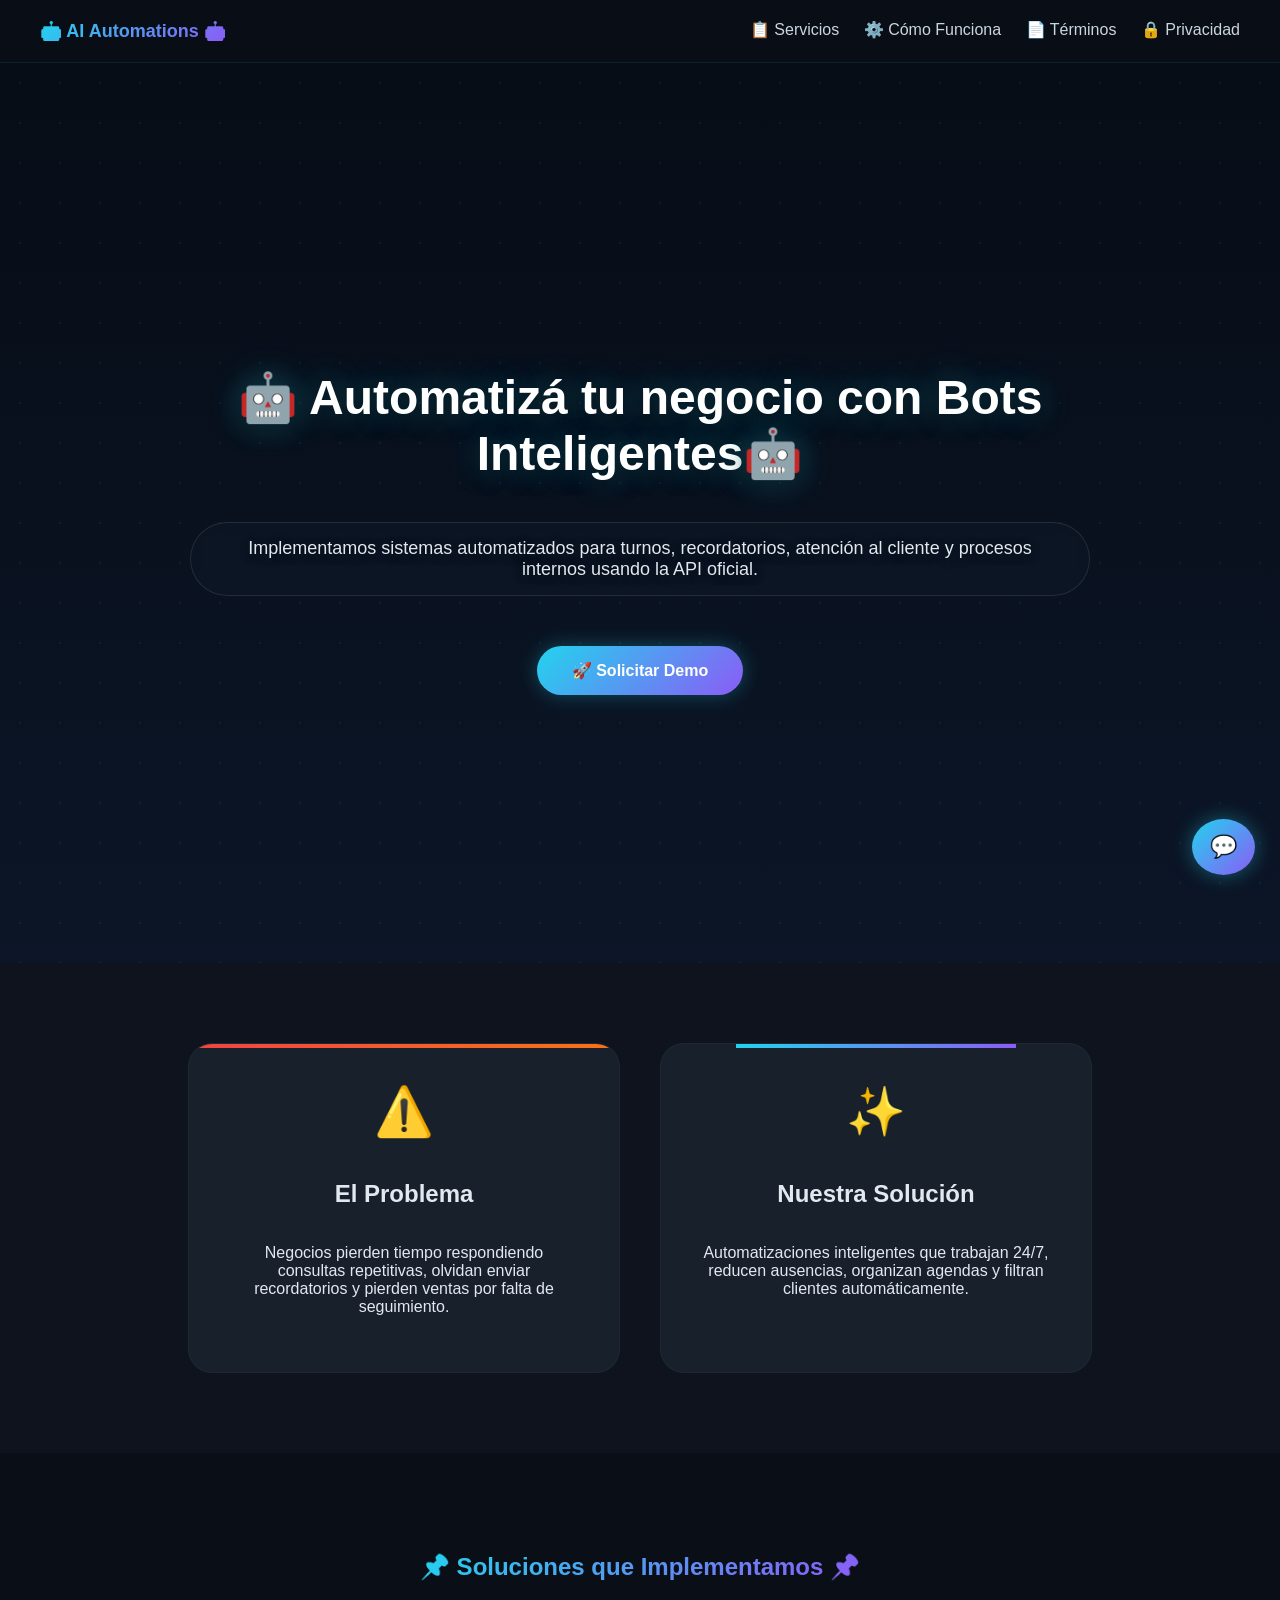
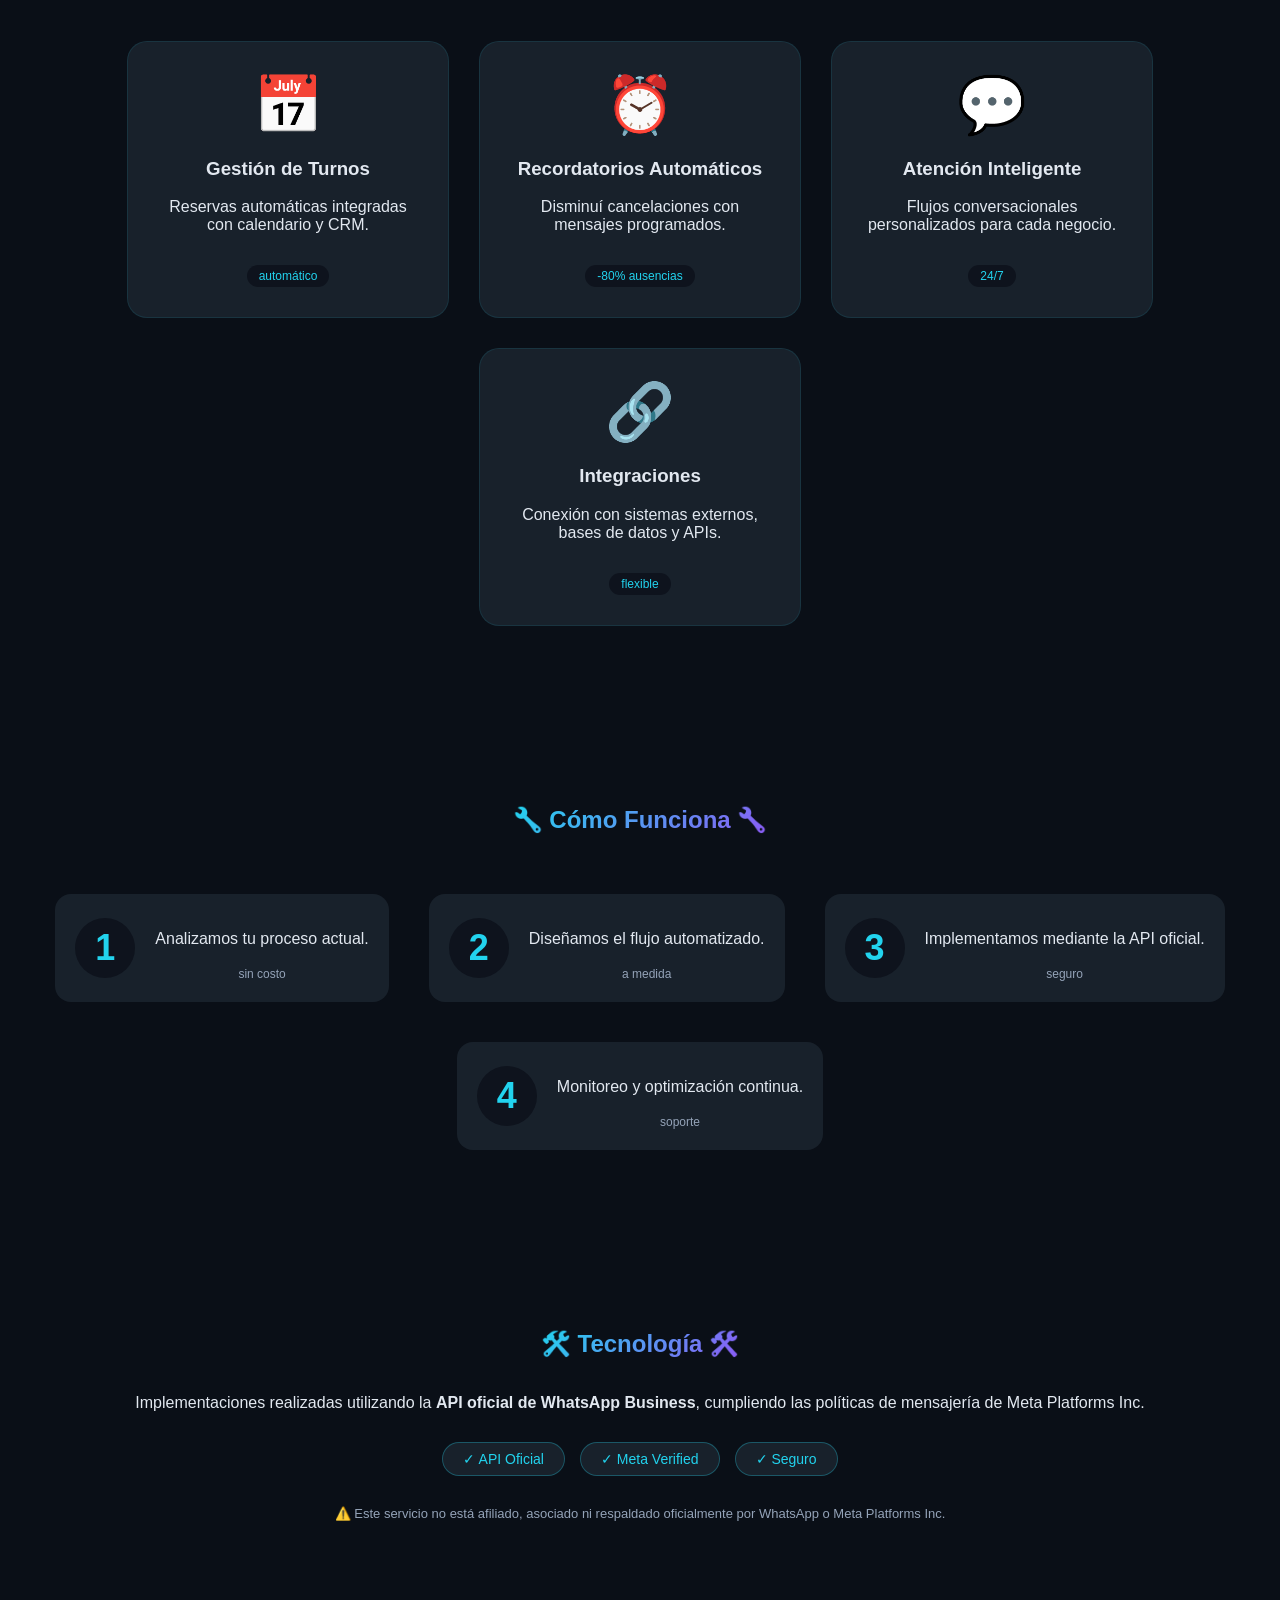
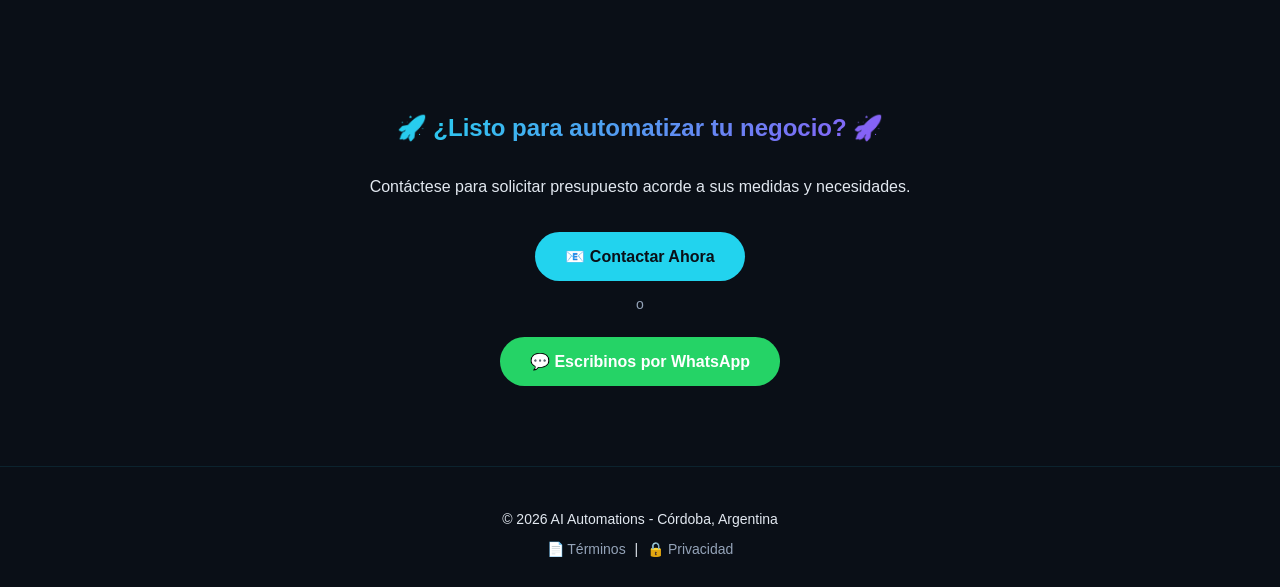
==== index.html @ 8827819e "Initial Commit" ====
<!DOCTYPE html>
<html lang="es">
<head>
    <meta charset="UTF-8">
    <meta name="viewport" content="width=device-width, initial-scale=1.0">
    <title>Automatizaciones Inteligentes | Bots WhatsApp para Negocios</title>
    <link rel="stylesheet" href="styles.css">
</head>
<body>

<header>
    <div class="logo">🤖 AI Automations 🤖</div>
    <nav>
        <a href="#servicios">📋 Servicios</a>
        <a href="#como-funciona">⚙️ Cómo Funciona</a>
        <a href="terminos.html">📄 Términos</a>
        <a href="privacidad.html">🔒 Privacidad</a>
    </nav>
</header>

<section class="hero">
    <video autoplay muted loop playsinline class="hero-video">
        <source src="assets/bg-tech.mp4" type="video/mp4">
    </video>
    <div class="hero-overlay"></div>
    <div class="hero-content">
        <h1>🤖 Automatizá tu negocio con <span class="gradient-text">Bots Inteligentes</span>🤖</h1>
        <p>
             Implementamos sistemas automatizados para turnos, recordatorios,
            atención al cliente y procesos internos usando la API oficial.
        </p>
        <a href="https://wa.me/5493385440341" class="btn-primary" target="_blank">🚀 Solicitar Demo</a>
    </div>
    <div class="particles"></div>
</section>

<section class="problem-solution">
    <div class="problem-card">
        <div class="card-icon">⚠️</div>
        <h2>El Problema</h2>
        <p>
            Negocios pierden tiempo respondiendo consultas repetitivas,
            olvidan enviar recordatorios y pierden ventas por falta de seguimiento.
        </p>
    </div>
    <div class="solution-card">
        <div class="card-icon">✨</div>
        <h2>Nuestra Solución</h2>
        <p>
            Automatizaciones inteligentes que trabajan 24/7,
            reducen ausencias, organizan agendas y filtran clientes automáticamente.
        </p>
    </div>
</section>

<section id="servicios" class="features">
    <h2> 📌 Soluciones que Implementamos 📌</h2>
    <div class="cards">
        <div class="card">
            <div class="card-icon-large">📅</div>
            <h3>Gestión de Turnos</h3>
            <p>Reservas automáticas integradas con calendario y CRM.</p>
            <span class="card-tag">automático</span>
        </div>
        <div class="card">
            <div class="card-icon-large">⏰</div>
            <h3>Recordatorios Automáticos</h3>
            <p>Disminuí cancelaciones con mensajes programados.</p>
            <span class="card-tag">-80% ausencias</span>
        </div>
        <div class="card">
            <div class="card-icon-large">💬</div>
            <h3>Atención Inteligente</h3>
            <p>Flujos conversacionales personalizados para cada negocio.</p>
            <span class="card-tag">24/7</span>
        </div>
        <div class="card">
            <div class="card-icon-large">🔗</div>
            <h3>Integraciones</h3>
            <p>Conexión con sistemas externos, bases de datos y APIs.</p>
            <span class="card-tag">flexible</span>
        </div>
    </div>
</section>

<section id="como-funciona" class="features">
    <h2>🔧 Cómo Funciona 🔧</h2>
    <div class="steps">
        <div class="step-item">
            <span class="step-number">1</span>
            <div class="step-content">
                <p>Analizamos tu proceso actual.</p>
                <small>sin costo</small>
            </div>
        </div>
        <div class="step-item">
            <span class="step-number">2</span>
            <div class="step-content">
                <p>Diseñamos el flujo automatizado.</p>
                <small>a medida</small>
            </div>
        </div>
        <div class="step-item">
            <span class="step-number">3</span>
            <div class="step-content">
                <p>Implementamos mediante la API oficial.</p>
                <small>seguro</small>
            </div>
        </div>
        <div class="step-item">
            <span class="step-number">4</span>
            <div class="step-content">
                <p>Monitoreo y optimización continua.</p>
                <small>soporte</small>
            </div>
        </div>
    </div>
</section>

<section class="features">
    <h2>🛠️ Tecnología 🛠️</h2>
    <p>
        Implementaciones realizadas utilizando la <strong>API oficial de WhatsApp Business</strong>,
        cumpliendo las políticas de mensajería de Meta Platforms Inc.
    </p>
    <div class="tech-badges">
        <span class="badge">✓ API Oficial</span>
        <span class="badge">✓ Meta Verified</span>
        <span class="badge">✓ Seguro</span>
    </div>
    <p class="disclaimer">
        ⚠️ Este servicio no está afiliado, asociado ni respaldado oficialmente por WhatsApp o Meta Platforms Inc.
    </p>
</section>

<section class="features">
    <h2>🚀 ¿Listo para automatizar tu negocio? 🚀</h2>
    <p>Contáctese para solicitar presupuesto acorde a sus medidas y necesidades.</p>
    <a class="btn-secondary" href="mailto:amperaiautomations@gmail.com">📧 Contactar Ahora</a>
    <span class="cta-divider">o</span>
    <a href="https://wa.me/5493385440341" class="btn-whatsapp">💬 Escribinos por WhatsApp</a>
</section>

<footer>
    <p>© 2026  AI Automations - Córdoba, Argentina</p>
    <div class="footer-links">
        <a href="terminos.html">📄 Términos</a> |
        <a href="privacidad.html">🔒 Privacidad</a>
    </div>
</footer>

<!-- WhatsApp float ya existe en privacidad.html, pero si querés en index también -->
<a href="https://wa.me/5493385440341" class="whatsapp-float" target="_blank">💬</a>

<script>
// Efecto solo en el título, el video se queda quieto
window.addEventListener("scroll", () => {
    const heroContent = document.querySelector(".hero-content");
    const scrolled = window.scrollY;
    const maxScroll = 400;
    
    if (scrolled <= maxScroll) {
        const progress = scrolled / maxScroll;
        // SOLO movemos el contenido, NO el video
        heroContent.style.transform = `translateY(-${progress * 50}px)`;
        heroContent.style.opacity = 1 - progress;
    }
});

// Reset cuando vuelve arriba
window.addEventListener("scroll", () => {
    const heroContent = document.querySelector(".hero-content");
    if (window.scrollY === 0) {
        heroContent.style.transform = "translateY(0)";
        heroContent.style.opacity = "1";
    }
});
</script>

</body>
</html>
---- styles.css ----
body {
    margin: 0;
    font-family: 'Segoe UI', Arial, sans-serif;
    background: #0a0f17; /* Un poco más suave que #0f172a */
    color: #e2e8f0;
}

header {
    display: flex;
    justify-content: space-between;
    padding: 20px 40px;
    background: rgba(10, 15, 23, 0.95); /* Transparente y más suave */
    backdrop-filter: blur(10px);
    position: sticky;
    top: 0;
    z-index: 100;
    border-bottom: 1px solid rgba(34, 211, 238, 0.1);
}

.logo {
    font-weight: bold;
    font-size: 18px;
    background: linear-gradient(135deg, #22d3ee, #8b5cf6);
    -webkit-background-clip: text;
    -webkit-text-fill-color: transparent;
}

nav a {
    margin-left: 20px;
    text-decoration: none;
    color: #cbd5e1;
    transition: color 0.3s;
}

nav a:hover {
    color: #22d3ee;
}

.hero {
    position: relative;
    height: 100vh;
    overflow: hidden;
    display: flex;
    align-items: center;
    justify-content: center;
    text-align: center;
}

.hero-video {
    position: absolute;
    top: 50%;
    left: 50%;
    min-width: 100%;
    min-height: 100%;
    width: auto;
    height: auto;
    transform: translate(-50%, -50%) scale(1.1);
    z-index: 0;
}

.hero-overlay {
    position: absolute;
    inset: 0;
    background: linear-gradient(
        180deg,
        rgba(5,12,22,0.8),
        rgba(12,22,40,0.95)
    );
    z-index: 1;
}

.hero-content {
    position: relative;
    z-index: 2;
    max-width: 900px;
    padding: 20px;
    transition: transform 0.1s linear, opacity 0.1s linear;
}

.hero-content h1 {
    font-size: 48px;
    color: white;
    text-shadow: 
        0 4px 20px rgba(0,0,0,0.5),
        0 0 30px rgba(34, 211, 238, 0.4);
    margin-bottom: 20px;
}

.hero-content p {
    font-size: 18px;
    color: #e2e8f0;
    text-shadow: 0 2px 10px rgba(0,0,0,0.5);
    background: rgba(15, 25, 40, 0.5);
    padding: 15px 25px;
    border-radius: 50px;
    backdrop-filter: blur(5px);
    border: 1px solid rgba(255,255,255,0.1);
    display: inline-block;
    margin: 20px auto;
}

.btn-primary {
    display: inline-block;
    margin-top: 30px;
    padding: 15px 35px;
    border-radius: 40px;
    background: linear-gradient(135deg, #22d3ee, #8b5cf6);
    color: white;
    text-decoration: none;
    font-weight: bold;
    transition: 0.3s;
    box-shadow: 0 0 20px rgba(34, 211, 238, 0.3);
    border: none;
}

.btn-primary:hover {
    transform: translateY(-3px);
    box-shadow: 0 0 30px rgba(139, 92, 246, 0.5);
}

/* PROBLEM/SOLUTION - Fondos más suaves */
.problem-solution {
    display: flex;
    justify-content: center;
    gap: 40px;
    padding: 80px 20px;
    flex-wrap: wrap;
    background: #0e131d; /* Más suave que el anterior */
}

.problem-card, .solution-card {
    background: #18212b; /* Menos contraste que #1e293b */
    padding: 40px;
    border-radius: 24px;
    width: 350px;
    position: relative;
    overflow: hidden;
    border: 1px solid rgba(255,255,255,0.03);
    text-align: center; /* Centra todo el texto */
    display: flex;
    flex-direction: column;
    align-items: center; /* Centra los elementos hijos */
}

.problem-card::before {
    content: '';
    position: absolute;
    top: 0;
    left: 0;
    right: 0;
    height: 4px;
    background: linear-gradient(90deg, #ef4444, #f97316);
}

.solution-card::before {
    content: '';
    position: absolute;
    top: 0;
    left: 0;
    right: 0;
    height: 4px;
    background: linear-gradient(90deg, #22d3ee, #8b5cf6);
    text-align: center; /* Asegura que los párrafos también estén centrados */
    max-width: 280px; /* Opcional: controla el ancho del texto para mejor lectura */
    margin-left: auto;
    margin-right: auto;
}

.card-icon {
    font-size: 48px;
    margin-bottom: 20px;
}

/* FEATURES */
.features {
    padding: 80px 20px;
    text-align: center;
    background: #0a0f17;
}

.features h2 {
    background: linear-gradient(135deg, #22d3ee, #8b5cf6);
    -webkit-background-clip: text;
    -webkit-text-fill-color: transparent;
    display: inline-block;
    margin-bottom: 20px;
}

.cards {
    display: flex;
    flex-wrap: wrap;
    justify-content: center;
    gap: 30px;
    margin-top: 40px;
}

.card {
    background: #18212b; /* Más suave */
    padding: 30px;
    border-radius: 20px;
    width: 260px;
    transition: transform 0.3s;
    border: 1px solid rgba(34, 211, 238, 0.1);
}

.card:hover {
    transform: translateY(-5px);
    border-color: rgba(34, 211, 238, 0.3);
}

.card-icon-large {
    font-size: 56px;
    margin-bottom: 20px;
}

.card-tag {
    display: inline-block;
    background: #0e131d;
    color: #22d3ee;
    padding: 4px 12px;
    border-radius: 20px;
    font-size: 12px;
    margin-top: 15px;
}

/* HOW */
.how {
    padding: 80px 20px;
    text-align: center;
    background: #0e131d; /* Más suave */
}

.steps {
    display: flex;
    justify-content: center;
    gap: 40px;
    flex-wrap: wrap;
    margin-top: 40px;
}

.step-item {
    display: flex;
    align-items: center;
    gap: 20px;
    background: #18212b;
    padding: 20px;
    border-radius: 16px;
    min-width: 250px;
}

.step-number {
    font-size: 36px;
    font-weight: bold;
    color: #22d3ee;
    background: #0e131d;
    width: 60px;
    height: 60px;
    display: flex;
    align-items: center;
    justify-content: center;
    border-radius: 50%;
}

.step-content small {
    color: #94a3b8;
    font-size: 12px;
}

/* TECH */
.tech {
    padding: 80px 20px;
    text-align: center;
    background: #0a0f17;
}

.tech-badges {
    display: flex;
    justify-content: center;
    gap: 15px;
    margin: 30px 0;
    flex-wrap: wrap;
}

.badge {
    background: #18212b;
    padding: 8px 20px;
    border-radius: 30px;
    font-size: 14px;
    border: 1px solid rgba(34, 211, 238, 0.3);
    color: #22d3ee;
}

.disclaimer {
    font-size: 13px;
    color: #94a3b8;
    margin-top: 20px;
}

/* CTA */
.cta {
    text-align: center;
    padding: 100px 20px;
    background: linear-gradient(135deg, #1a2a3a, #0e1a2a);
    color: white;
}

.btn-secondary {
    display: inline-block;
    margin-top: 20px;
    padding: 15px 30px;
    background: #22d3ee;
    color: #0a0f17;
    border-radius: 30px;
    text-decoration: none;
    font-weight: bold;
    transition: 0.3s;
}

.btn-secondary:hover {
    background: #8b5cf6;
    color: white;
    transform: translateY(-3px);
}

.cta-divider {
    display: block;
    margin: 15px 0;
    color: #94a3b8;
    font-size: 14px;
}

.btn-whatsapp {
    display: inline-block;
    padding: 15px 30px;
    background: #25D366;
    color: white;
    border-radius: 30px;
    text-decoration: none;
    font-weight: bold;
    margin-top: 10px;
    transition: 0.3s;
}

.btn-whatsapp:hover {
    background: #128C7E;
    transform: translateY(-3px);
}

/* FOOTER */
footer {
    text-align: center;
    padding: 30px;
    background: #0a0f17;
    font-size: 14px;
    border-top: 1px solid rgba(34, 211, 238, 0.1);
}

.footer-links {
    margin-top: 10px;
}

.footer-links a {
    color: #94a3b8;
    text-decoration: none;
    margin: 0 5px;
    transition: color 0.3s;
}

.footer-links a:hover {
    color: #22d3ee;
}

/* WhatsApp Float */
.whatsapp-float {
    position: fixed;
    bottom: 25px;
    right: 25px;
    background: linear-gradient(135deg, #22d3ee, #8b5cf6);
    color: white;
    font-size: 22px;
    padding: 15px 18px;
    border-radius: 50%;
    text-decoration: none;
    box-shadow: 0 0 20px rgba(34, 211, 238, 0.4);
    transition: 0.3s;
    z-index: 1000;
}

.whatsapp-float:hover {
    transform: scale(1.1);
    box-shadow: 0 0 30px rgba(139, 92, 246, 0.6);
}

/* Legal pages */
.legal-container {
    max-width: 900px;
    margin: 80px auto;
    padding: 0 20px;
}

.legal-container h1 {
    font-size: 36px;
    margin-bottom: 10px;
}

.legal-container h2 {
    margin-top: 40px;
    color: #22d3ee;
}

.legal-container p {
    color: #cbd5e1;
    line-height: 1.8;
}

.update {
    color: #94a3b8;
    font-size: 14px;
}

/* Particles */
.particles {
    position: absolute;
    inset: 0;
    background-image: radial-gradient(#22d3ee 1px, transparent 1px);
    background-size: 40px 40px;
    opacity: 0.08;
    animation: moveParticles 20s linear infinite;
    z-index: 1;
    pointer-events: none;
}

@keyframes moveParticles {
    from { transform: translateY(0); }
    to { transform: translateY(-40px); }
}

/* Responsive */
@media (max-width: 768px) {
    .hero h1 {
        font-size: 32px;
    }
    
    .hero-content p {
        font-size: 16px;
        padding: 12px 20px;
    }
    
    .problem-card, .solution-card {
        width: 100%;
    }
    
    .step-item {
        flex-direction: column;
        text-align: center;
        width: 100%;
    }
    
    .step-content {
        text-align: center;
    }
    
    .cards {
        gap: 20px;
    }
    
    .card {
        width: 100%;
        max-width: 300px;
    }
}
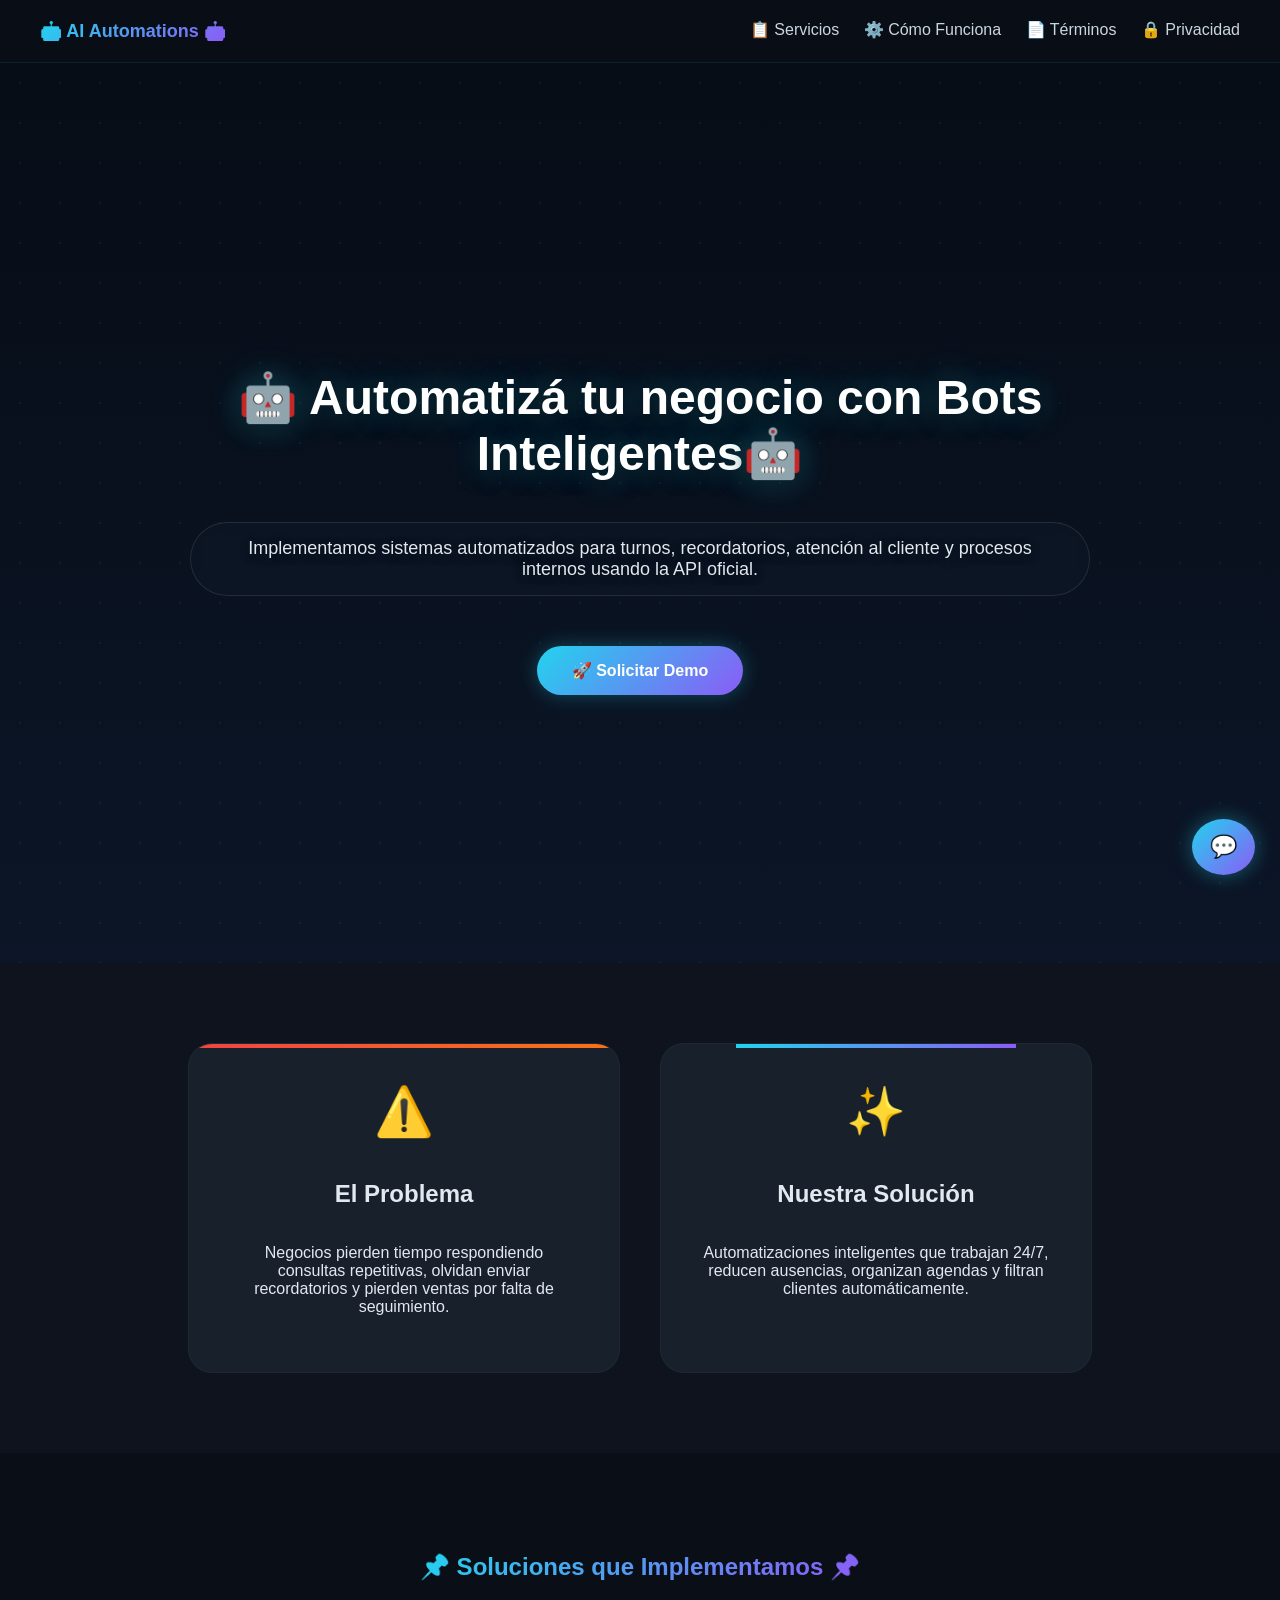
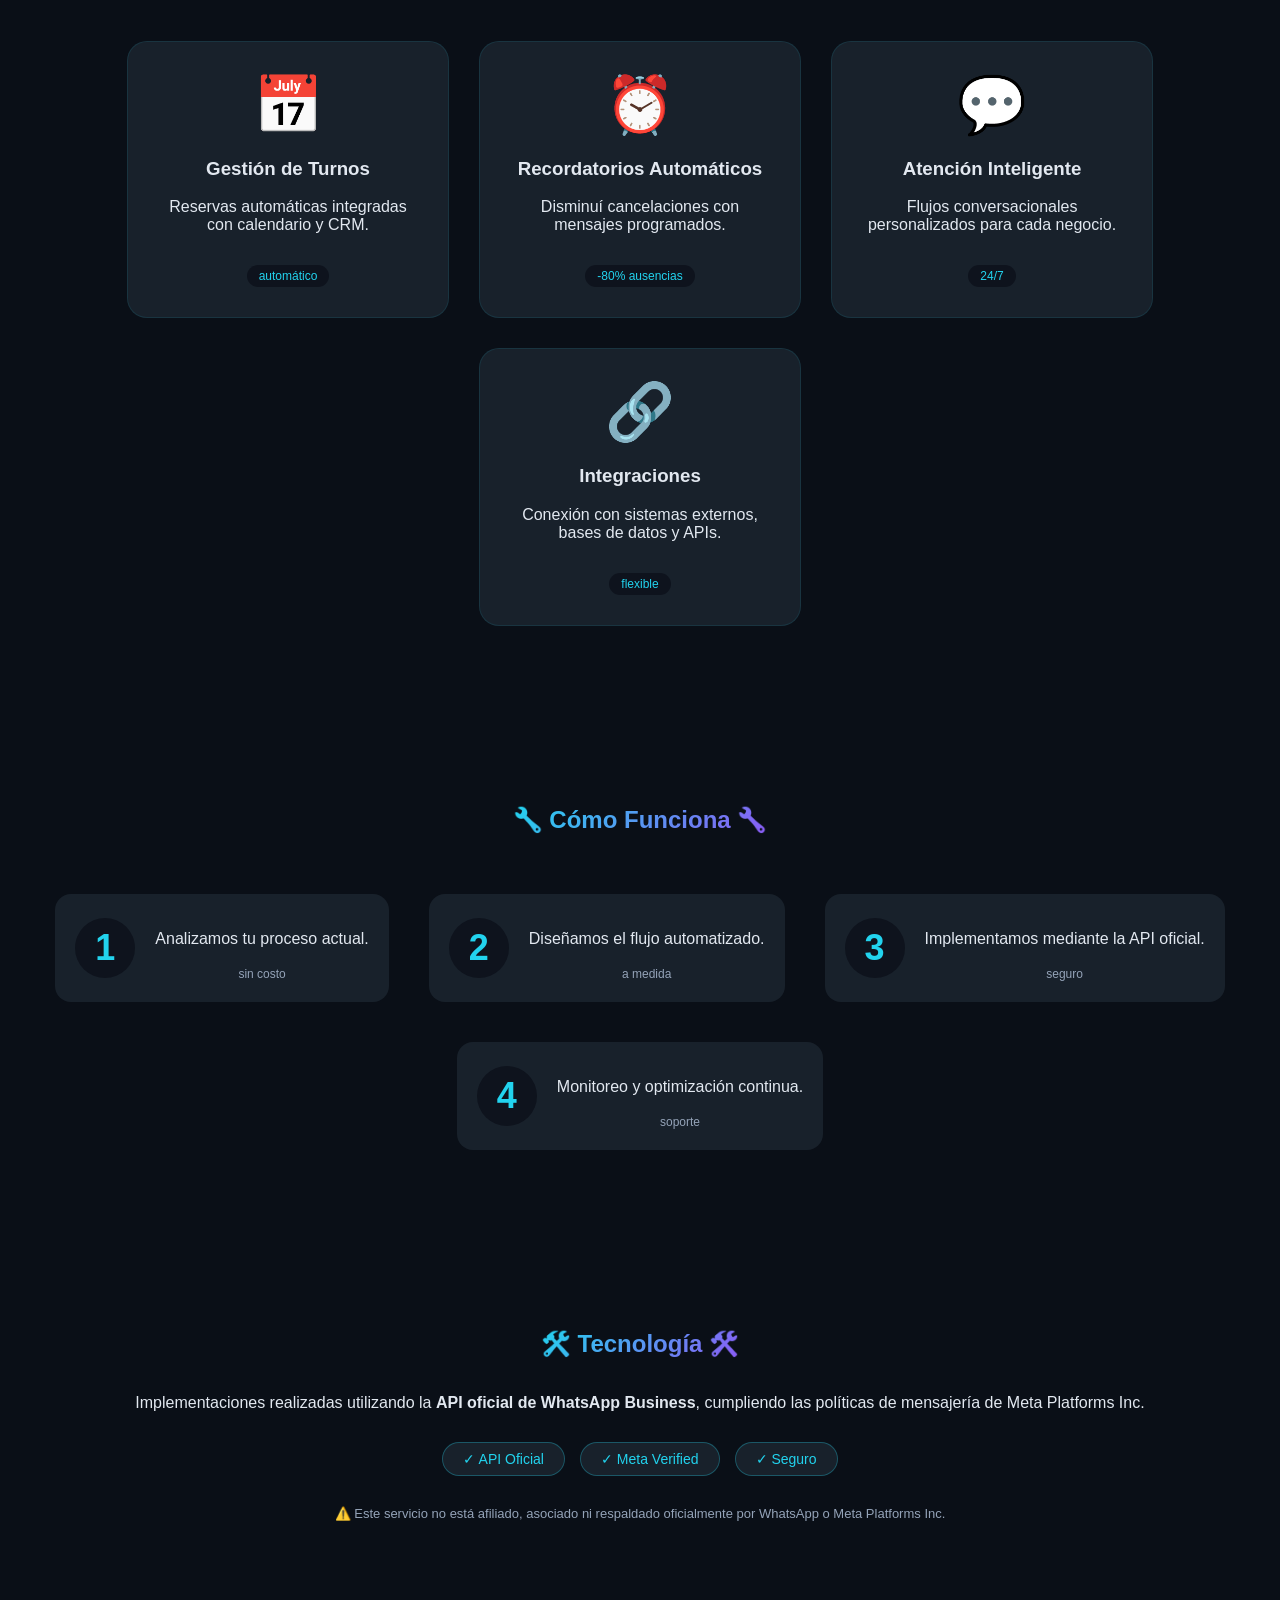
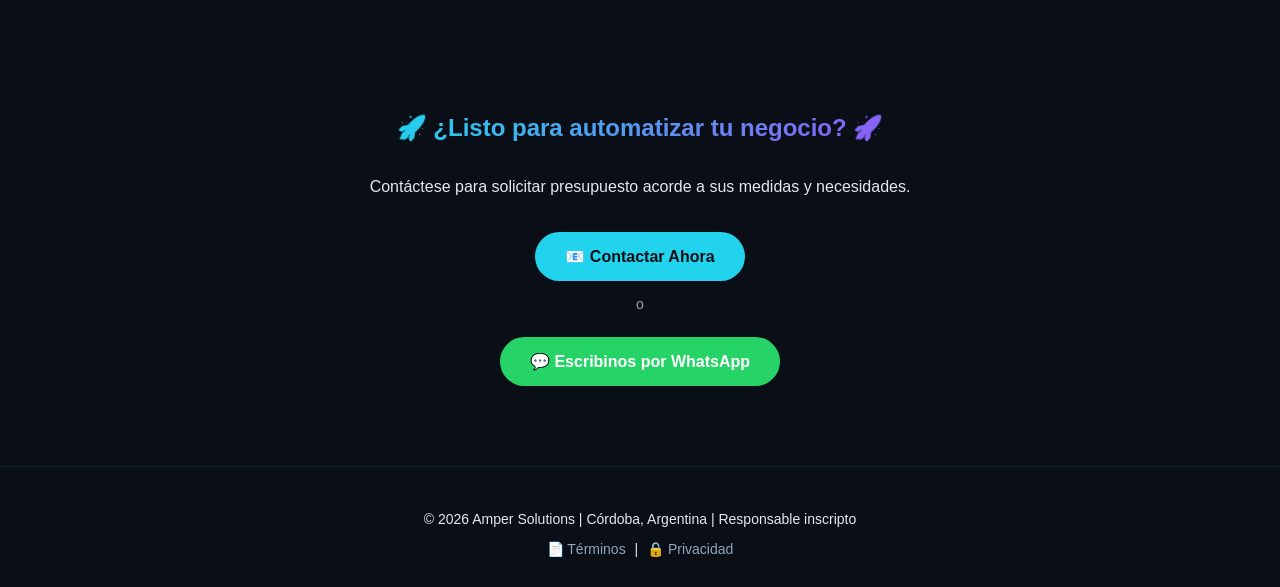
==== commit 5ecb759a: "Fix HTML formatting and structure" ====
--- a/index.html
+++ b/index.html
@@ -142,7 +142,7 @@
 </section>
 
 <footer>
-    <p>© 2026  AI Automations - Córdoba, Argentina</p>
+    <p>© 2026 Amper Solutions | Córdoba, Argentina | Responsable inscripto</p>
     <div class="footer-links">
         <a href="terminos.html">📄 Términos</a> |
         <a href="privacidad.html">🔒 Privacidad</a>
@@ -178,4 +178,5 @@
 </script>
 
 </body>
-</html>+
+</html>
